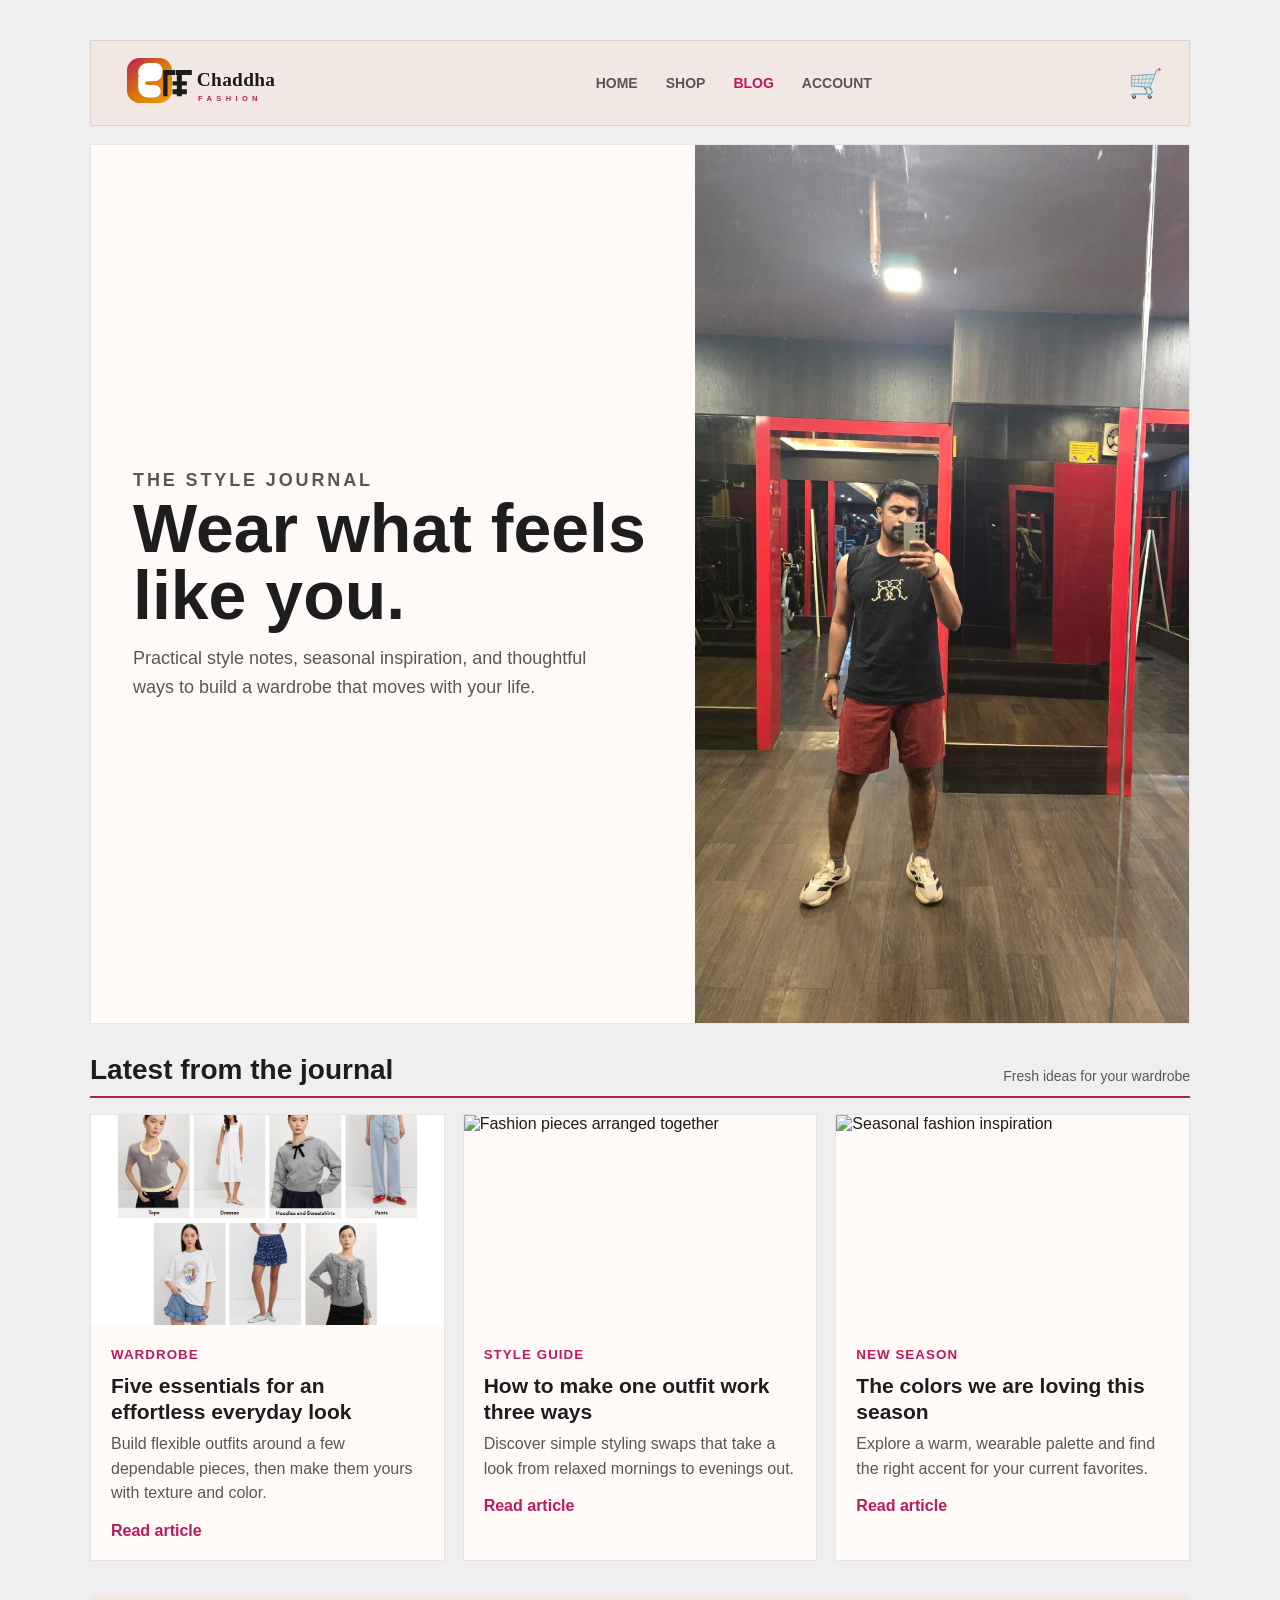
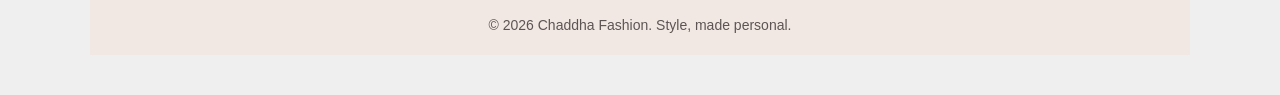
==== blog.html @ 85944771 "Added blog" ====
<!DOCTYPE html>
<html lang="en">
  <head>
    <meta charset="UTF-8" />
    <meta name="viewport" content="width=device-width, initial-scale=1.0" />
    <title>Style Journal | Chaddha Fashion</title>
    <style>
      :root {
        --paper: #fffaf8;
        --soft: #f1e8e4;
        --ink: #1d1d1d;
        --muted: #5d5553;
        --accent: #b91c5c;
        --gold: #d97706;
        --border: rgba(29, 29, 29, 0.1);
      }

      * { box-sizing: border-box; }

      body {
        margin: 0;
        background: #efefef;
        color: var(--ink);
        font-family: Arial, Helvetica, sans-serif;
      }

      .page { width: min(1100px, 92%); margin: 40px auto; }

      .topbar {
        display: grid;
        grid-template-columns: 1.2fr 3.5fr 0.3fr;
        align-items: center;
        gap: 16px;
        min-height: 82px;
        margin-bottom: 18px;
        padding: 12px;
        background: var(--soft);
        border: 1px solid var(--border);
      }

      .logo-box { display: flex; justify-content: center; cursor: pointer; }
      .logo-box img { max-width: 100%; max-height: 60px; object-fit: contain; }

      .nav-box {
        display: flex;
        justify-content: center;
        flex-wrap: wrap;
        gap: 28px;
        color: var(--muted);
        font-size: 14px;
        font-weight: 600;
        text-transform: uppercase;
      }

      .nav-box a { color: inherit; text-decoration: none; transition: color 0.2s; }
      .nav-box a:hover, .nav-box .active { color: var(--accent); }

      .cart-link {
        color: var(--ink);
        font-size: 28px;
        text-align: center;
        text-decoration: none;
      }

      .hero {
        display: grid;
        grid-template-columns: 1.1fr 0.9fr;
        min-height: 320px;
        margin-bottom: 30px;
        overflow: hidden;
        background: var(--paper);
        border: 1px solid var(--border);
      }

      .hero-copy { padding: 52px 42px; align-self: center; }
      .eyebrow { margin: 0 0 12px; color: var(--accent); font-size: 13px; font-weight: 700; letter-spacing: 0.16em; text-transform: uppercase; }
      h1 { margin: 0 0 16px; font-size: clamp(38px, 6vw, 68px); line-height: 0.98; }
      .hero-copy p { max-width: 480px; margin: 0; color: var(--muted); font-size: 18px; line-height: 1.6; }
      .hero img { width: 100%; height: 100%; min-height: 320px; object-fit: cover; }

      .section-heading { display: flex; justify-content: space-between; align-items: end; margin-bottom: 16px; border-bottom: 2px solid var(--accent); }
      .section-heading h2 { margin: 0 0 10px; font-size: 28px; }
      .section-heading span { margin-bottom: 12px; color: var(--muted); font-size: 14px; }

      .article-grid { display: grid; grid-template-columns: repeat(3, 1fr); gap: 18px; }
      .article-card { overflow: hidden; background: var(--paper); border: 1px solid var(--border); }
      .article-card img { display: block; width: 100%; height: 210px; object-fit: cover; }
      .article-content { padding: 20px; }
      .article-content small { color: var(--accent); font-weight: 700; letter-spacing: 0.08em; text-transform: uppercase; }
      .article-content h3 { margin: 10px 0 8px; font-size: 21px; line-height: 1.2; }
      .article-content p { margin: 0 0 16px; color: var(--muted); line-height: 1.55; }
      .read-link { color: var(--accent); font-weight: 700; text-decoration: none; }
      .read-link:hover { color: var(--gold); }

      footer { margin-top: 34px; padding: 22px; background: var(--soft); color: var(--muted); text-align: center; font-size: 14px; }

      @media (max-width: 760px) {
        .page { margin: 20px auto; }
        .topbar, .hero { grid-template-columns: 1fr; }
        .topbar { gap: 18px; }
        .hero-copy { padding: 36px 26px; }
        .hero img { min-height: 240px; }
        .article-grid { grid-template-columns: 1fr; }
      }
    </style>
  </head>
  <body>
    <main class="page">
      <header class="topbar">
        <div class="logo-box" onclick="location.href='index.html'">
          <img src="./chaddha-logo.svg" alt="Chaddha Fashion logo" />
        </div>
        <nav class="nav-box" aria-label="Main navigation">
          <a href="index.html">Home</a>
          <a href="products.html">Shop</a>
          <a class="active" href="blog.html" aria-current="page">Blog</a>
          <a href="login.html">Account</a>
        </nav>
        <a class="cart-link" href="cart.html" aria-label="Shopping cart">&#128722;</a>
      </header>

      <section class="hero">
        <div class="hero-copy">
          <p class="eyebrow">The Style Journal</p>
          <h1>Wear what feels like you.</h1>
          <p>Practical style notes, seasonal inspiration, and thoughtful ways to build a wardrobe that moves with your life.</p>
        </div>
        <img src="./My Boy.jpeg" alt="Fashion styling inspiration" />
      </section>

      <section aria-labelledby="journal-title">
        <div class="section-heading">
          <h2 id="journal-title">Latest from the journal</h2>
          <span>Fresh ideas for your wardrobe</span>
        </div>
        <div class="article-grid">
          <article class="article-card">
            <img src="./Box 1.jpg" alt="A curated fashion collection" />
            <div class="article-content">
              <small>Wardrobe</small>
              <h3>Five essentials for an effortless everyday look</h3>
              <p>Build flexible outfits around a few dependable pieces, then make them yours with texture and color.</p>
              <a class="read-link" href="#">Read article</a>
            </div>
          </article>
          <article class="article-card">
            <img src="./Box 2.jpg" alt="Fashion pieces arranged together" />
            <div class="article-content">
              <small>Style Guide</small>
              <h3>How to make one outfit work three ways</h3>
              <p>Discover simple styling swaps that take a look from relaxed mornings to evenings out.</p>
              <a class="read-link" href="#">Read article</a>
            </div>
          </article>
          <article class="article-card">
            <img src="./Box 3.jpg" alt="Seasonal fashion inspiration" />
            <div class="article-content">
              <small>New Season</small>
              <h3>The colors we are loving this season</h3>
              <p>Explore a warm, wearable palette and find the right accent for your current favorites.</p>
              <a class="read-link" href="#">Read article</a>
            </div>
          </article>
        </div>
      </section>

      <footer>&copy; 2026 Chaddha Fashion. Style, made personal.</footer>
    </main>
  </body>
</html>
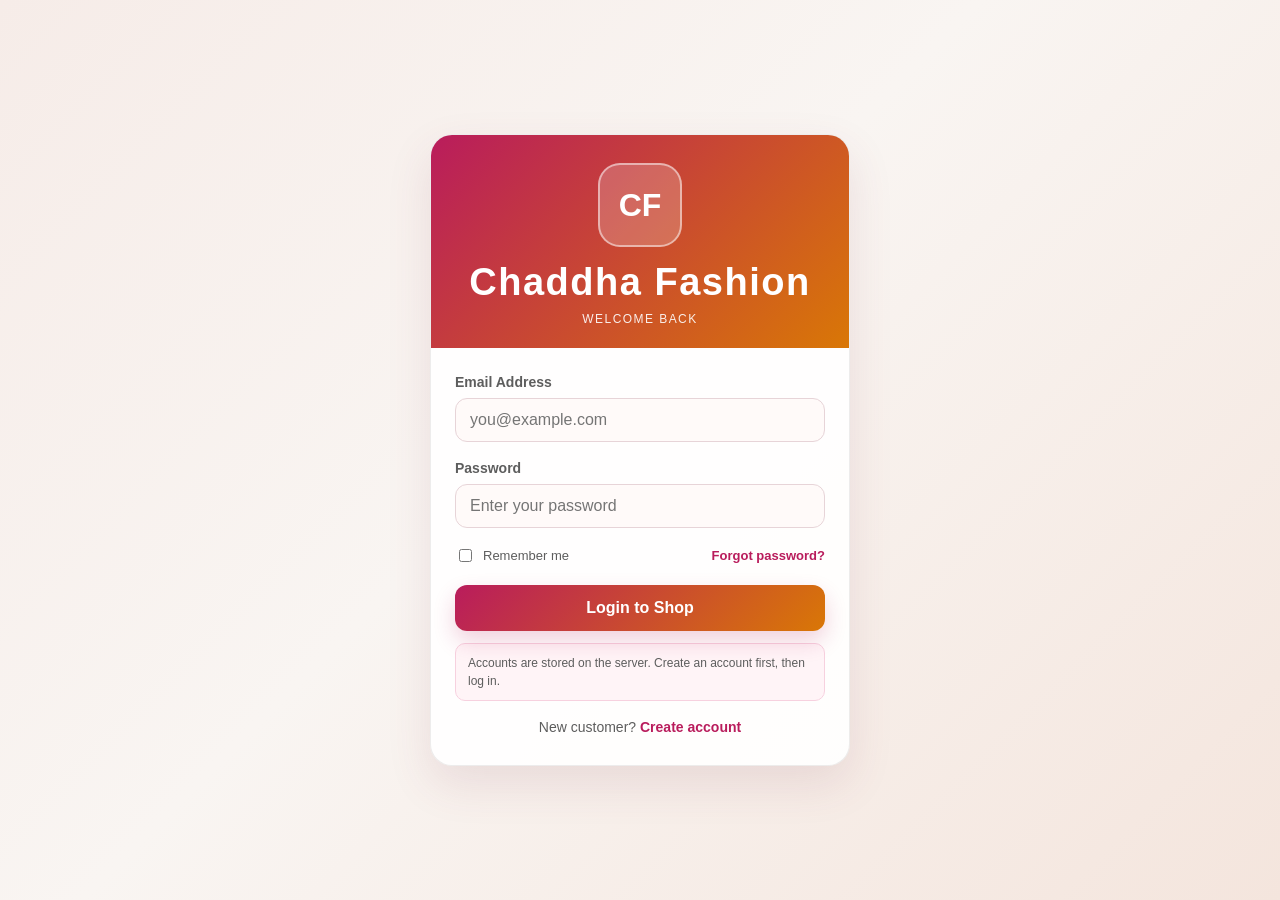
==== commit 1b341fe4: "added clothing features" ====
--- a/blog.html
+++ b/blog.html
@@ -3,7 +3,10 @@
   <head>
     <meta charset="UTF-8" />
     <meta name="viewport" content="width=device-width, initial-scale=1.0" />
+    <meta name="description" content="Style notes and seasonal inspiration from the Chaddha Fashion journal." />
     <title>Style Journal | Chaddha Fashion</title>
+    <link rel="icon" href="./chaddha-logo.svg" type="image/svg+xml" />
+    <link rel="stylesheet" href="./shop.css" />
     <style>
       :root {
         --paper: #fffaf8;
@@ -28,9 +31,9 @@
 
       .topbar {
         display: grid;
-        grid-template-columns: 1.2fr 3.5fr 0.3fr;
+        grid-template-columns: 170px 1fr minmax(200px, 270px) auto;
         align-items: center;
-        gap: 16px;
+        gap: 14px;
         min-height: 82px;
         margin-bottom: 18px;
         padding: 12px;
@@ -38,28 +41,64 @@
         border: 1px solid var(--border);
       }
 
-      .logo-box { display: flex; justify-content: center; cursor: pointer; }
+      .logo-box { display: flex; align-items: center; cursor: pointer; }
       .logo-box img { max-width: 100%; max-height: 60px; object-fit: contain; }
 
       .nav-box {
         display: flex;
-        justify-content: center;
+        align-items: center;
         flex-wrap: wrap;
-        gap: 28px;
+        gap: 6px;
         color: var(--muted);
         font-size: 14px;
         font-weight: 600;
         text-transform: uppercase;
       }
 
-      .nav-box a { color: inherit; text-decoration: none; transition: color 0.2s; }
-      .nav-box a:hover, .nav-box .active { color: var(--accent); }
+      .nav-box a {
+        padding: 8px 11px;
+        border-radius: 8px;
+        color: inherit;
+        text-decoration: none;
+        transition: color 0.2s, background 0.2s;
+      }
+      .nav-box a:hover, .nav-box .active { background: #fff; color: var(--accent); }
+
+      .user-actions { display: flex; align-items: center; gap: 12px; padding-right: 6px; }
 
       .cart-link {
+        position: relative;
         color: var(--ink);
         font-size: 28px;
         text-align: center;
         text-decoration: none;
+      }
+
+      .cart-badge {
+        position: absolute;
+        top: -8px;
+        right: -10px;
+        display: flex;
+        align-items: center;
+        justify-content: center;
+        min-width: 22px;
+        height: 22px;
+        padding: 0 5px;
+        border-radius: 999px;
+        background: var(--accent);
+        color: #fff;
+        font-size: 12px;
+        font-weight: bold;
+      }
+
+      .logout-btn {
+        padding: 10px 14px;
+        border: none;
+        border-radius: 8px;
+        background: var(--accent);
+        color: #fff;
+        font-weight: 700;
+        cursor: pointer;
       }
 
       .hero {
@@ -84,7 +123,7 @@
 
       .article-grid { display: grid; grid-template-columns: repeat(3, 1fr); gap: 18px; }
       .article-card { overflow: hidden; background: var(--paper); border: 1px solid var(--border); }
-      .article-card img { display: block; width: 100%; height: 210px; object-fit: cover; }
+      .article-card img { display: block; width: 100%; height: 210px; object-fit: cover; background: var(--soft); }
       .article-content { padding: 20px; }
       .article-content small { color: var(--accent); font-weight: 700; letter-spacing: 0.08em; text-transform: uppercase; }
       .article-content h3 { margin: 10px 0 8px; font-size: 21px; line-height: 1.2; }
@@ -94,10 +133,16 @@
 
       footer { margin-top: 34px; padding: 22px; background: var(--soft); color: var(--muted); text-align: center; font-size: 14px; }
 
+      @media (max-width: 900px) {
+        .topbar { grid-template-columns: 1fr auto; }
+        .nav-box { grid-column: 1 / -1; grid-row: 3; justify-content: flex-start; overflow-x: auto; }
+        .topbar .site-search { grid-column: 1 / -1; grid-row: 2; }
+        .user-actions { grid-column: 2; grid-row: 1; }
+      }
+
       @media (max-width: 760px) {
         .page { margin: 20px auto; }
-        .topbar, .hero { grid-template-columns: 1fr; }
-        .topbar { gap: 18px; }
+        .hero { grid-template-columns: 1fr; }
         .hero-copy { padding: 36px 26px; }
         .hero img { min-height: 240px; }
         .article-grid { grid-template-columns: 1fr; }
@@ -112,11 +157,23 @@
         </div>
         <nav class="nav-box" aria-label="Main navigation">
           <a href="index.html">Home</a>
-          <a href="products.html">Shop</a>
+          <a href="products.html?category=men">Men</a>
+          <a href="products.html?category=women">Women</a>
+          <a href="products.html?category=kids">Kids</a>
+          <a href="orders.html">Orders</a>
           <a class="active" href="blog.html" aria-current="page">Blog</a>
-          <a href="login.html">Account</a>
         </nav>
-        <a class="cart-link" href="cart.html" aria-label="Shopping cart">&#128722;</a>
+        <form class="site-search" data-search-form role="search">
+          <input type="search" name="q" placeholder="Search products…" aria-label="Search products" />
+          <button type="submit">Search</button>
+        </form>
+        <div class="user-actions">
+          <a class="cart-link" href="cart.html" aria-label="Shopping cart">
+            &#128722;
+            <span class="cart-badge" data-cart-count>0</span>
+          </a>
+          <button class="logout-btn" type="button" data-logout>Logout</button>
+        </div>
       </header>
 
       <section class="hero">
@@ -135,30 +192,30 @@
         </div>
         <div class="article-grid">
           <article class="article-card">
-            <img src="./Box 1.jpg" alt="A curated fashion collection" />
+            <img src="./Men Shirt image 2.avif" alt="A crisp blue shirt styled simply" />
             <div class="article-content">
               <small>Wardrobe</small>
               <h3>Five essentials for an effortless everyday look</h3>
               <p>Build flexible outfits around a few dependable pieces, then make them yours with texture and color.</p>
-              <a class="read-link" href="#">Read article</a>
+              <a class="read-link" href="products.html?type=bestseller">Shop the essentials →</a>
             </div>
           </article>
           <article class="article-card">
-            <img src="./Box 2.jpg" alt="Fashion pieces arranged together" />
+            <img src="./Women Dresses 2.jpg" alt="An A-line dress styled three ways" />
             <div class="article-content">
               <small>Style Guide</small>
               <h3>How to make one outfit work three ways</h3>
               <p>Discover simple styling swaps that take a look from relaxed mornings to evenings out.</p>
-              <a class="read-link" href="#">Read article</a>
+              <a class="read-link" href="products.html?subcategory=Women%20Dresses">Shop dresses →</a>
             </div>
           </article>
           <article class="article-card">
-            <img src="./Box 3.jpg" alt="Seasonal fashion inspiration" />
+            <img src="./Women ethnic Dresses 2.jpg" alt="Festive ethnic wear in warm tones" />
             <div class="article-content">
               <small>New Season</small>
               <h3>The colors we are loving this season</h3>
               <p>Explore a warm, wearable palette and find the right accent for your current favorites.</p>
-              <a class="read-link" href="#">Read article</a>
+              <a class="read-link" href="products.html?type=new">Shop new arrivals →</a>
             </div>
           </article>
         </div>
@@ -166,5 +223,12 @@
 
       <footer>&copy; 2026 Chaddha Fashion. Style, made personal.</footer>
     </main>
+
+    <script src="./shop-data.js"></script>
+    <script src="./shop.js"></script>
+    <script>
+      Shop.requireLogin();
+      Shop.initHeader();
+    </script>
   </body>
 </html>
--- a/shop.css
+++ b/shop.css
@@ -0,0 +1,1159 @@
+/* Chaddha Fashion - shared styles for the parts that appear on more
+   than one page: pop-up messages, form errors, the header search box,
+   product cards, size pickers, quantity steppers, and the layouts for
+   the product and orders pages.
+
+   The custom properties below are prefixed with --shop- on purpose. The
+   older pages each declare their own --accent / --panel variables in an
+   inline <style> block, and a shared name would get overridden there. */
+
+:root {
+  --shop-ink: #172321;
+  --shop-muted: #64716d;
+  --shop-paper: #f8f6f1;
+  --shop-cream: #eee8dc;
+  --shop-forest: #173f3a;
+  --shop-coral: #d56b4f;
+  --shop-coral-dark: #bd533b;
+  --shop-line: rgba(23, 35, 33, 0.13);
+  --shop-white: #fffaf2;
+  --shop-danger: #b3261e;
+  --shop-serif: Georgia, "Times New Roman", serif;
+  --shop-sans: "Trebuchet MS", "Segoe UI", sans-serif;
+}
+
+/* ==================================================================
+   Pop-up messages (used everywhere instead of alert())
+   ================================================================== */
+.toast-host {
+  position: fixed;
+  right: 20px;
+  bottom: 20px;
+  z-index: 9999;
+  display: flex;
+  flex-direction: column;
+  gap: 10px;
+  pointer-events: none;
+}
+
+.toast {
+  display: flex;
+  align-items: center;
+  gap: 12px;
+  min-width: 260px;
+  max-width: 380px;
+  padding: 14px 18px;
+  border-radius: 12px;
+  background: var(--shop-forest);
+  color: var(--shop-white);
+  font-family: var(--shop-sans);
+  font-size: 14px;
+  line-height: 1.45;
+  box-shadow: 0 14px 34px rgba(23, 35, 33, 0.24);
+  transform: translateY(14px);
+  opacity: 0;
+  transition: transform 0.3s ease, opacity 0.3s ease;
+}
+
+.toast.is-visible {
+  transform: translateY(0);
+  opacity: 1;
+}
+
+.toast-icon {
+  display: grid;
+  place-items: center;
+  flex: 0 0 22px;
+  width: 22px;
+  height: 22px;
+  border-radius: 50%;
+  background: rgba(255, 250, 242, 0.16);
+  font-size: 13px;
+  font-weight: 700;
+}
+
+.toast-success .toast-icon {
+  background: var(--shop-coral);
+}
+
+.toast-error {
+  background: var(--shop-danger);
+}
+
+.toast-text {
+  flex: 1;
+}
+
+/* ==================================================================
+   Inline form errors
+   ================================================================== */
+.field-error {
+  margin: 6px 0 0;
+  color: var(--shop-danger);
+  font-family: var(--shop-sans);
+  font-size: 13px;
+  line-height: 1.4;
+}
+
+.field-error::before {
+  content: "▲ ";
+  font-size: 10px;
+}
+
+input.has-error,
+select.has-error,
+textarea.has-error {
+  border-color: var(--shop-danger) !important;
+  background: #fdf5f4;
+  outline-color: var(--shop-danger);
+}
+
+/* ==================================================================
+   Header search box
+   ================================================================== */
+.site-search {
+  display: flex;
+  align-items: center;
+  gap: 6px;
+  padding: 4px 4px 4px 14px;
+  border: 1px solid var(--shop-line);
+  border-radius: 999px;
+  background: #fff;
+}
+
+.site-search input {
+  width: 100%;
+  min-width: 0;
+  padding: 8px 0;
+  border: 0;
+  background: transparent;
+  color: var(--shop-ink);
+  font-family: var(--shop-sans);
+  font-size: 14px;
+}
+
+.site-search input:focus {
+  outline: none;
+}
+
+.site-search input::placeholder {
+  color: var(--shop-muted);
+}
+
+.site-search button {
+  flex: 0 0 auto;
+  padding: 8px 16px;
+  border: 0;
+  border-radius: 999px;
+  background: var(--shop-forest);
+  color: var(--shop-white);
+  font-family: var(--shop-sans);
+  font-size: 13px;
+  font-weight: 700;
+  cursor: pointer;
+  transition: background 0.25s;
+}
+
+.site-search button:hover {
+  background: var(--shop-coral);
+}
+
+/* Keeps the badge visible but quiet when the cart is empty. */
+.is-empty {
+  opacity: 0.55;
+}
+
+/* ==================================================================
+   Product cards (home page, search results, related products)
+   ================================================================== */
+.shop-card-grid {
+  display: grid;
+  grid-template-columns: repeat(auto-fill, minmax(220px, 1fr));
+  gap: 18px;
+}
+
+.shop-card {
+  display: flex;
+  flex-direction: column;
+  overflow: hidden;
+  border: 1px solid var(--shop-line);
+  border-radius: 14px;
+  background: #fff;
+  box-shadow: 0 8px 20px rgba(23, 35, 33, 0.05);
+  transition: transform 0.3s, box-shadow 0.3s;
+}
+
+.shop-card:hover {
+  transform: translateY(-5px);
+  box-shadow: 0 18px 32px rgba(23, 35, 33, 0.13);
+}
+
+.shop-card-media {
+  position: relative;
+  display: block;
+  height: 270px;
+  overflow: hidden;
+  background: var(--shop-cream);
+}
+
+.shop-card-media img {
+  width: 100%;
+  height: 100%;
+  object-fit: cover;
+  transition: transform 0.4s;
+}
+
+.shop-card:hover .shop-card-media img {
+  transform: scale(1.06);
+}
+
+.shop-card-tag {
+  position: absolute;
+  top: 12px;
+  left: 12px;
+  padding: 5px 12px;
+  border-radius: 999px;
+  background: var(--shop-coral);
+  color: #fff;
+  font-family: var(--shop-sans);
+  font-size: 11px;
+  font-weight: 700;
+  letter-spacing: 0.1em;
+  text-transform: uppercase;
+}
+
+.shop-card-body {
+  display: flex;
+  flex: 1;
+  flex-direction: column;
+  gap: 6px;
+  padding: 16px;
+  font-family: var(--shop-sans);
+}
+
+.shop-card-meta {
+  margin: 0;
+  color: var(--shop-coral);
+  font-size: 11px;
+  font-weight: 700;
+  letter-spacing: 0.12em;
+  text-transform: uppercase;
+}
+
+.shop-card-name {
+  margin: 0;
+  font-family: var(--shop-serif);
+  font-size: 19px;
+  font-weight: 400;
+  line-height: 1.3;
+}
+
+.shop-card-name a {
+  color: var(--shop-ink);
+  text-decoration: none;
+}
+
+.shop-card-name a:hover {
+  color: var(--shop-coral);
+}
+
+.shop-card-rating {
+  margin: 0;
+  color: var(--shop-muted);
+  font-size: 13px;
+}
+
+.shop-stars {
+  color: #e2a03f;
+  letter-spacing: 0.06em;
+}
+
+.shop-card-price {
+  margin: 2px 0 10px;
+  color: var(--shop-forest);
+  font-size: 20px;
+  font-weight: 700;
+}
+
+.shop-card-btn {
+  margin-top: auto;
+  padding: 11px 16px;
+  border-radius: 999px;
+  background: var(--shop-coral);
+  color: #fff;
+  font-size: 14px;
+  font-weight: 700;
+  text-align: center;
+  text-decoration: none;
+  transition: background 0.25s;
+}
+
+.shop-card-btn:hover {
+  background: var(--shop-coral-dark);
+}
+
+/* ==================================================================
+   Size picker
+   ================================================================== */
+.size-picker {
+  display: flex;
+  flex-wrap: wrap;
+  gap: 10px;
+}
+
+.size-option {
+  position: relative;
+}
+
+.size-option input {
+  position: absolute;
+  opacity: 0;
+  width: 1px;
+  height: 1px;
+}
+
+.size-option span {
+  display: grid;
+  place-items: center;
+  min-width: 54px;
+  padding: 11px 14px;
+  border: 1px solid var(--shop-line);
+  border-radius: 10px;
+  background: #fff;
+  color: var(--shop-ink);
+  font-family: var(--shop-sans);
+  font-size: 14px;
+  font-weight: 600;
+  cursor: pointer;
+  transition: border-color 0.2s, background 0.2s, color 0.2s;
+}
+
+.size-option span:hover {
+  border-color: var(--shop-coral);
+}
+
+.size-option input:checked + span {
+  border-color: var(--shop-forest);
+  background: var(--shop-forest);
+  color: var(--shop-white);
+}
+
+.size-option input:focus-visible + span {
+  outline: 2px solid var(--shop-coral);
+  outline-offset: 2px;
+}
+
+/* ==================================================================
+   Quantity stepper
+   ================================================================== */
+.qty-stepper {
+  display: inline-flex;
+  align-items: center;
+  overflow: hidden;
+  border: 1px solid var(--shop-line);
+  border-radius: 999px;
+  background: #fff;
+}
+
+.qty-stepper button {
+  width: 38px;
+  height: 38px;
+  border: 0;
+  background: transparent;
+  color: var(--shop-forest);
+  font-size: 18px;
+  font-weight: 700;
+  line-height: 1;
+  cursor: pointer;
+  transition: background 0.2s, color 0.2s;
+}
+
+.qty-stepper button:hover:not(:disabled) {
+  background: var(--shop-forest);
+  color: var(--shop-white);
+}
+
+.qty-stepper button:disabled {
+  color: #b7c1bd;
+  cursor: not-allowed;
+}
+
+.qty-stepper output,
+.qty-stepper .qty-value {
+  min-width: 34px;
+  font-family: var(--shop-sans);
+  font-size: 15px;
+  font-weight: 700;
+  text-align: center;
+}
+
+/* ==================================================================
+   Shared page shell for the new pages (product.html, orders.html)
+   ================================================================== */
+.shop-body {
+  margin: 0;
+  background: var(--shop-paper);
+  color: var(--shop-ink);
+  font-family: var(--shop-sans);
+}
+
+.shop-body * {
+  box-sizing: border-box;
+}
+
+.shop-shell {
+  width: min(1240px, calc(100% - 48px));
+  margin: 24px auto 56px;
+}
+
+.shop-header {
+  display: grid;
+  grid-template-columns: 170px 1fr minmax(220px, 300px) auto;
+  align-items: center;
+  gap: 14px;
+  margin-bottom: 28px;
+  padding: 10px 14px;
+  border: 1px solid var(--shop-line);
+  border-radius: 18px;
+  background: rgba(255, 255, 255, 0.72);
+  box-shadow: 0 12px 30px rgba(23, 35, 33, 0.06);
+}
+
+.shop-header-logo {
+  display: flex;
+  align-items: center;
+}
+
+.shop-header-logo img {
+  max-height: 56px;
+  max-width: 100%;
+  object-fit: contain;
+}
+
+.shop-nav {
+  display: flex;
+  align-items: center;
+  gap: 4px;
+}
+
+.shop-nav a {
+  padding: 10px 13px;
+  border-radius: 10px;
+  color: var(--shop-ink);
+  font-size: 14px;
+  font-weight: 600;
+  letter-spacing: 0.04em;
+  text-decoration: none;
+  text-transform: uppercase;
+  transition: background 0.2s, color 0.2s;
+}
+
+.shop-nav a:hover,
+.shop-nav a.is-active {
+  background: var(--shop-cream);
+  color: var(--shop-coral);
+}
+
+.shop-header-actions {
+  display: flex;
+  align-items: center;
+  gap: 8px;
+}
+
+.shop-cart-link {
+  position: relative;
+  display: grid;
+  place-items: center;
+  width: 48px;
+  height: 48px;
+  border-radius: 12px;
+  color: var(--shop-forest);
+  font-size: 24px;
+  text-decoration: none;
+  transition: background 0.2s;
+}
+
+.shop-cart-link:hover {
+  background: var(--shop-cream);
+}
+
+.shop-cart-badge {
+  position: absolute;
+  top: 4px;
+  right: 2px;
+  display: grid;
+  place-items: center;
+  min-width: 22px;
+  height: 22px;
+  padding: 0 5px;
+  border-radius: 999px;
+  background: var(--shop-coral);
+  color: #fff;
+  font-size: 11px;
+  font-weight: 700;
+}
+
+.shop-logout {
+  padding: 11px 18px;
+  border: 0;
+  border-radius: 999px;
+  background: var(--shop-forest);
+  color: var(--shop-white);
+  font-family: var(--shop-sans);
+  font-size: 13px;
+  font-weight: 700;
+  cursor: pointer;
+  transition: background 0.25s;
+}
+
+.shop-logout:hover {
+  background: var(--shop-coral);
+}
+
+.shop-crumbs {
+  margin: 0 0 22px;
+  color: var(--shop-muted);
+  font-size: 13px;
+}
+
+.shop-crumbs a {
+  color: var(--shop-muted);
+  text-decoration: none;
+}
+
+.shop-crumbs a:hover {
+  color: var(--shop-coral);
+}
+
+.shop-crumbs span {
+  padding: 0 6px;
+  opacity: 0.6;
+}
+
+.shop-title {
+  margin: 0 0 8px;
+  color: var(--shop-forest);
+  font-family: var(--shop-serif);
+  font-size: clamp(38px, 5vw, 60px);
+  font-weight: 400;
+  letter-spacing: -0.02em;
+}
+
+.shop-subtitle {
+  margin: 0 0 32px;
+  color: var(--shop-muted);
+  font-size: 16px;
+}
+
+.shop-section-title {
+  margin: 0 0 18px;
+  padding-bottom: 14px;
+  border-bottom: 1px solid var(--shop-line);
+  color: var(--shop-forest);
+  font-family: var(--shop-serif);
+  font-size: 28px;
+  font-weight: 400;
+}
+
+.shop-empty {
+  padding: 70px 30px;
+  border-radius: 16px;
+  background: var(--shop-cream);
+  text-align: center;
+}
+
+.shop-empty h2 {
+  margin: 0 0 10px;
+  color: var(--shop-forest);
+  font-family: var(--shop-serif);
+  font-size: 30px;
+  font-weight: 400;
+}
+
+.shop-empty p {
+  margin: 0 0 22px;
+  color: var(--shop-muted);
+}
+
+.shop-btn {
+  display: inline-block;
+  padding: 13px 26px;
+  border: 0;
+  border-radius: 999px;
+  background: var(--shop-coral);
+  color: #fff;
+  font-family: var(--shop-sans);
+  font-size: 15px;
+  font-weight: 700;
+  text-decoration: none;
+  cursor: pointer;
+  transition: background 0.25s;
+}
+
+.shop-btn:hover {
+  background: var(--shop-coral-dark);
+}
+
+.shop-btn-ghost {
+  background: transparent;
+  border: 1px solid var(--shop-forest);
+  color: var(--shop-forest);
+}
+
+.shop-btn-ghost:hover {
+  background: var(--shop-forest);
+  color: var(--shop-white);
+}
+
+.shop-footer {
+  margin-top: 40px;
+  padding: 26px 0 0;
+  border-top: 1px solid var(--shop-line);
+  color: var(--shop-muted);
+  font-size: 14px;
+  text-align: center;
+}
+
+/* ==================================================================
+   Product detail page
+   ================================================================== */
+.pd-layout {
+  display: grid;
+  grid-template-columns: 1.05fr 1fr;
+  gap: 44px;
+  align-items: start;
+  margin-bottom: 56px;
+}
+
+.pd-gallery-main {
+  overflow: hidden;
+  border-radius: 18px;
+  background: var(--shop-cream);
+  aspect-ratio: 4 / 5;
+}
+
+.pd-gallery-main img {
+  width: 100%;
+  height: 100%;
+  object-fit: cover;
+  display: block;
+}
+
+.pd-thumbs {
+  display: flex;
+  gap: 10px;
+  margin-top: 12px;
+}
+
+.pd-thumb {
+  width: 76px;
+  height: 92px;
+  padding: 0;
+  overflow: hidden;
+  border: 2px solid transparent;
+  border-radius: 10px;
+  background: var(--shop-cream);
+  cursor: pointer;
+  transition: border-color 0.2s;
+}
+
+.pd-thumb img {
+  width: 100%;
+  height: 100%;
+  object-fit: cover;
+  display: block;
+}
+
+.pd-thumb.is-active {
+  border-color: var(--shop-forest);
+}
+
+.pd-eyebrow {
+  margin: 0 0 10px;
+  color: var(--shop-coral);
+  font-size: 12px;
+  font-weight: 700;
+  letter-spacing: 0.14em;
+  text-transform: uppercase;
+}
+
+.pd-name {
+  margin: 0 0 12px;
+  color: var(--shop-ink);
+  font-family: var(--shop-serif);
+  font-size: clamp(30px, 3.6vw, 44px);
+  font-weight: 400;
+  line-height: 1.15;
+}
+
+.pd-rating {
+  margin: 0 0 18px;
+  color: var(--shop-muted);
+  font-size: 14px;
+}
+
+.pd-price {
+  margin: 0 0 6px;
+  color: var(--shop-forest);
+  font-size: 34px;
+  font-weight: 700;
+}
+
+.pd-price-note {
+  margin: 0 0 26px;
+  color: var(--shop-muted);
+  font-size: 13px;
+}
+
+.pd-description {
+  margin: 0 0 28px;
+  padding-bottom: 26px;
+  border-bottom: 1px solid var(--shop-line);
+  color: var(--shop-muted);
+  font-size: 16px;
+  line-height: 1.7;
+}
+
+.pd-block {
+  margin-bottom: 26px;
+}
+
+.pd-block-head {
+  display: flex;
+  align-items: baseline;
+  justify-content: space-between;
+  gap: 12px;
+  margin-bottom: 12px;
+}
+
+.pd-label {
+  color: var(--shop-ink);
+  font-size: 13px;
+  font-weight: 700;
+  letter-spacing: 0.1em;
+  text-transform: uppercase;
+}
+
+.pd-size-guide {
+  color: var(--shop-muted);
+  font-size: 13px;
+}
+
+.pd-actions {
+  display: flex;
+  flex-wrap: wrap;
+  gap: 12px;
+  margin-bottom: 26px;
+}
+
+.pd-add-btn {
+  flex: 1 1 220px;
+  padding: 16px 24px;
+  border: 0;
+  border-radius: 999px;
+  background: var(--shop-coral);
+  color: #fff;
+  font-family: var(--shop-sans);
+  font-size: 16px;
+  font-weight: 700;
+  cursor: pointer;
+  transition: background 0.25s;
+}
+
+.pd-add-btn:hover {
+  background: var(--shop-coral-dark);
+}
+
+.pd-cart-btn {
+  flex: 0 1 180px;
+  padding: 16px 24px;
+  border: 1px solid var(--shop-forest);
+  border-radius: 999px;
+  background: transparent;
+  color: var(--shop-forest);
+  font-family: var(--shop-sans);
+  font-size: 16px;
+  font-weight: 700;
+  text-align: center;
+  text-decoration: none;
+  cursor: pointer;
+  transition: background 0.25s, color 0.25s;
+}
+
+.pd-cart-btn:hover {
+  background: var(--shop-forest);
+  color: var(--shop-white);
+}
+
+.pd-details {
+  padding: 22px 26px;
+  border-radius: 14px;
+  background: var(--shop-cream);
+}
+
+.pd-details h3 {
+  margin: 0 0 12px;
+  color: var(--shop-forest);
+  font-family: var(--shop-serif);
+  font-size: 20px;
+  font-weight: 400;
+}
+
+.pd-details ul {
+  margin: 0;
+  padding-left: 20px;
+  color: var(--shop-muted);
+  font-size: 15px;
+  line-height: 1.9;
+}
+
+.pd-in-cart {
+  margin: 0 0 22px;
+  padding: 12px 16px;
+  border-left: 4px solid var(--shop-forest);
+  background: rgba(23, 63, 58, 0.07);
+  color: var(--shop-forest);
+  font-size: 14px;
+}
+
+/* ==================================================================
+   Orders page
+   ================================================================== */
+.od-order {
+  margin-bottom: 24px;
+  overflow: hidden;
+  border: 1px solid var(--shop-line);
+  border-radius: 16px;
+  background: #fff;
+  box-shadow: 0 8px 20px rgba(23, 35, 33, 0.05);
+}
+
+.od-head {
+  display: flex;
+  flex-wrap: wrap;
+  gap: 18px 30px;
+  align-items: center;
+  justify-content: space-between;
+  padding: 20px 26px;
+  border-bottom: 1px solid var(--shop-line);
+  background: var(--shop-cream);
+}
+
+.od-head-facts {
+  display: flex;
+  flex-wrap: wrap;
+  gap: 18px 34px;
+}
+
+.od-fact-label {
+  margin: 0 0 3px;
+  color: var(--shop-muted);
+  font-size: 11px;
+  font-weight: 700;
+  letter-spacing: 0.12em;
+  text-transform: uppercase;
+}
+
+.od-fact-value {
+  margin: 0;
+  color: var(--shop-ink);
+  font-size: 15px;
+  font-weight: 700;
+}
+
+.od-status {
+  padding: 7px 16px;
+  border-radius: 999px;
+  background: var(--shop-forest);
+  color: var(--shop-white);
+  font-size: 12px;
+  font-weight: 700;
+  letter-spacing: 0.08em;
+  text-transform: uppercase;
+}
+
+.od-lines {
+  padding: 8px 26px;
+}
+
+.od-line {
+  display: grid;
+  grid-template-columns: 74px 1fr auto;
+  gap: 18px;
+  align-items: center;
+  padding: 16px 0;
+  border-bottom: 1px solid var(--shop-line);
+}
+
+.od-line:last-child {
+  border-bottom: 0;
+}
+
+.od-line img {
+  width: 74px;
+  height: 90px;
+  border-radius: 8px;
+  object-fit: cover;
+  background: var(--shop-cream);
+}
+
+.od-line-name {
+  margin: 0 0 5px;
+  font-family: var(--shop-serif);
+  font-size: 17px;
+}
+
+.od-line-meta {
+  margin: 0;
+  color: var(--shop-muted);
+  font-size: 13px;
+}
+
+.od-line-total {
+  color: var(--shop-forest);
+  font-size: 17px;
+  font-weight: 700;
+  white-space: nowrap;
+}
+
+.od-foot {
+  display: grid;
+  grid-template-columns: 1fr auto;
+  gap: 26px;
+  padding: 22px 26px;
+  border-top: 1px solid var(--shop-line);
+  background: #fbfaf7;
+}
+
+.od-address h4 {
+  margin: 0 0 8px;
+  color: var(--shop-muted);
+  font-size: 11px;
+  font-weight: 700;
+  letter-spacing: 0.12em;
+  text-transform: uppercase;
+}
+
+.od-address p {
+  margin: 0;
+  color: var(--shop-ink);
+  font-size: 14px;
+  line-height: 1.7;
+}
+
+.od-money {
+  min-width: 230px;
+}
+
+.od-money-row {
+  display: flex;
+  justify-content: space-between;
+  gap: 20px;
+  margin-bottom: 8px;
+  color: var(--shop-muted);
+  font-size: 14px;
+}
+
+.od-money-row.is-total {
+  margin-top: 12px;
+  padding-top: 12px;
+  border-top: 1px solid var(--shop-line);
+  color: var(--shop-forest);
+  font-size: 19px;
+  font-weight: 700;
+}
+
+.od-reorder {
+  margin-top: 14px;
+  width: 100%;
+}
+
+/* ==================================================================
+   Sort + search controls on the products page
+   ================================================================== */
+.sort-bar {
+  display: flex;
+  flex-wrap: wrap;
+  gap: 14px;
+  align-items: center;
+  justify-content: space-between;
+  margin-bottom: 22px;
+  padding: 14px 18px;
+  border: 1px solid var(--shop-line);
+  border-radius: 14px;
+  background: #fff;
+}
+
+.sort-bar-count {
+  color: var(--shop-muted);
+  font-size: 14px;
+}
+
+.sort-bar-count strong {
+  color: var(--shop-ink);
+}
+
+.sort-bar-right {
+  display: flex;
+  gap: 10px;
+  align-items: center;
+}
+
+.sort-bar label {
+  color: var(--shop-muted);
+  font-size: 13px;
+  font-weight: 700;
+  letter-spacing: 0.06em;
+  text-transform: uppercase;
+}
+
+.sort-bar select {
+  padding: 10px 14px;
+  border: 1px solid var(--shop-line);
+  border-radius: 999px;
+  background: #fff;
+  color: var(--shop-ink);
+  font-family: var(--shop-sans);
+  font-size: 14px;
+  cursor: pointer;
+}
+
+.active-chips {
+  display: flex;
+  flex-wrap: wrap;
+  gap: 8px;
+  margin-bottom: 20px;
+}
+
+.active-chip {
+  display: inline-flex;
+  align-items: center;
+  gap: 8px;
+  padding: 7px 8px 7px 15px;
+  border-radius: 999px;
+  background: var(--shop-cream);
+  color: var(--shop-ink);
+  font-size: 13px;
+  font-weight: 600;
+}
+
+.active-chip button {
+  display: grid;
+  place-items: center;
+  width: 20px;
+  height: 20px;
+  border: 0;
+  border-radius: 50%;
+  background: rgba(23, 35, 33, 0.12);
+  color: var(--shop-ink);
+  font-size: 12px;
+  line-height: 1;
+  cursor: pointer;
+}
+
+.active-chip button:hover {
+  background: var(--shop-coral);
+  color: #fff;
+}
+
+/* Price range inputs inside the dark sidebar. */
+.price-range {
+  display: flex;
+  gap: 8px;
+  align-items: center;
+  margin-top: 8px;
+}
+
+.price-range input {
+  width: 100%;
+  min-width: 0;
+  padding: 9px 10px;
+  border: 1px solid rgba(255, 255, 255, 0.28);
+  border-radius: 8px;
+  background: rgba(255, 255, 255, 0.1);
+  color: var(--shop-white);
+  font-family: var(--shop-sans);
+  font-size: 14px;
+}
+
+.price-range input::placeholder {
+  color: rgba(255, 250, 242, 0.6);
+}
+
+.price-range span {
+  color: rgba(255, 250, 242, 0.7);
+}
+
+/* ==================================================================
+   Narrow screens
+   ================================================================== */
+@media (max-width: 960px) {
+  .pd-layout {
+    grid-template-columns: 1fr;
+    gap: 30px;
+  }
+
+  .od-foot {
+    grid-template-columns: 1fr;
+  }
+}
+
+@media (max-width: 760px) {
+  .shop-shell {
+    width: min(100% - 28px, 640px);
+    margin-top: 14px;
+  }
+
+  .shop-header {
+    grid-template-columns: 1fr auto;
+  }
+
+  .shop-nav {
+    grid-column: 1 / -1;
+    grid-row: 3;
+    overflow-x: auto;
+  }
+
+  .shop-header .site-search {
+    grid-column: 1 / -1;
+    grid-row: 2;
+  }
+
+  .shop-header-actions {
+    grid-column: 2;
+    grid-row: 1;
+  }
+
+  .shop-card-grid {
+    grid-template-columns: repeat(2, minmax(0, 1fr));
+    gap: 12px;
+  }
+
+  .shop-card-media {
+    height: 210px;
+  }
+
+  .od-line {
+    grid-template-columns: 60px 1fr;
+  }
+
+  .od-line img {
+    width: 60px;
+    height: 74px;
+  }
+
+  .od-line-total {
+    grid-column: 2;
+  }
+
+  .toast-host {
+    right: 14px;
+    left: 14px;
+    bottom: 14px;
+  }
+
+  .toast {
+    min-width: 0;
+    max-width: none;
+  }
+}
